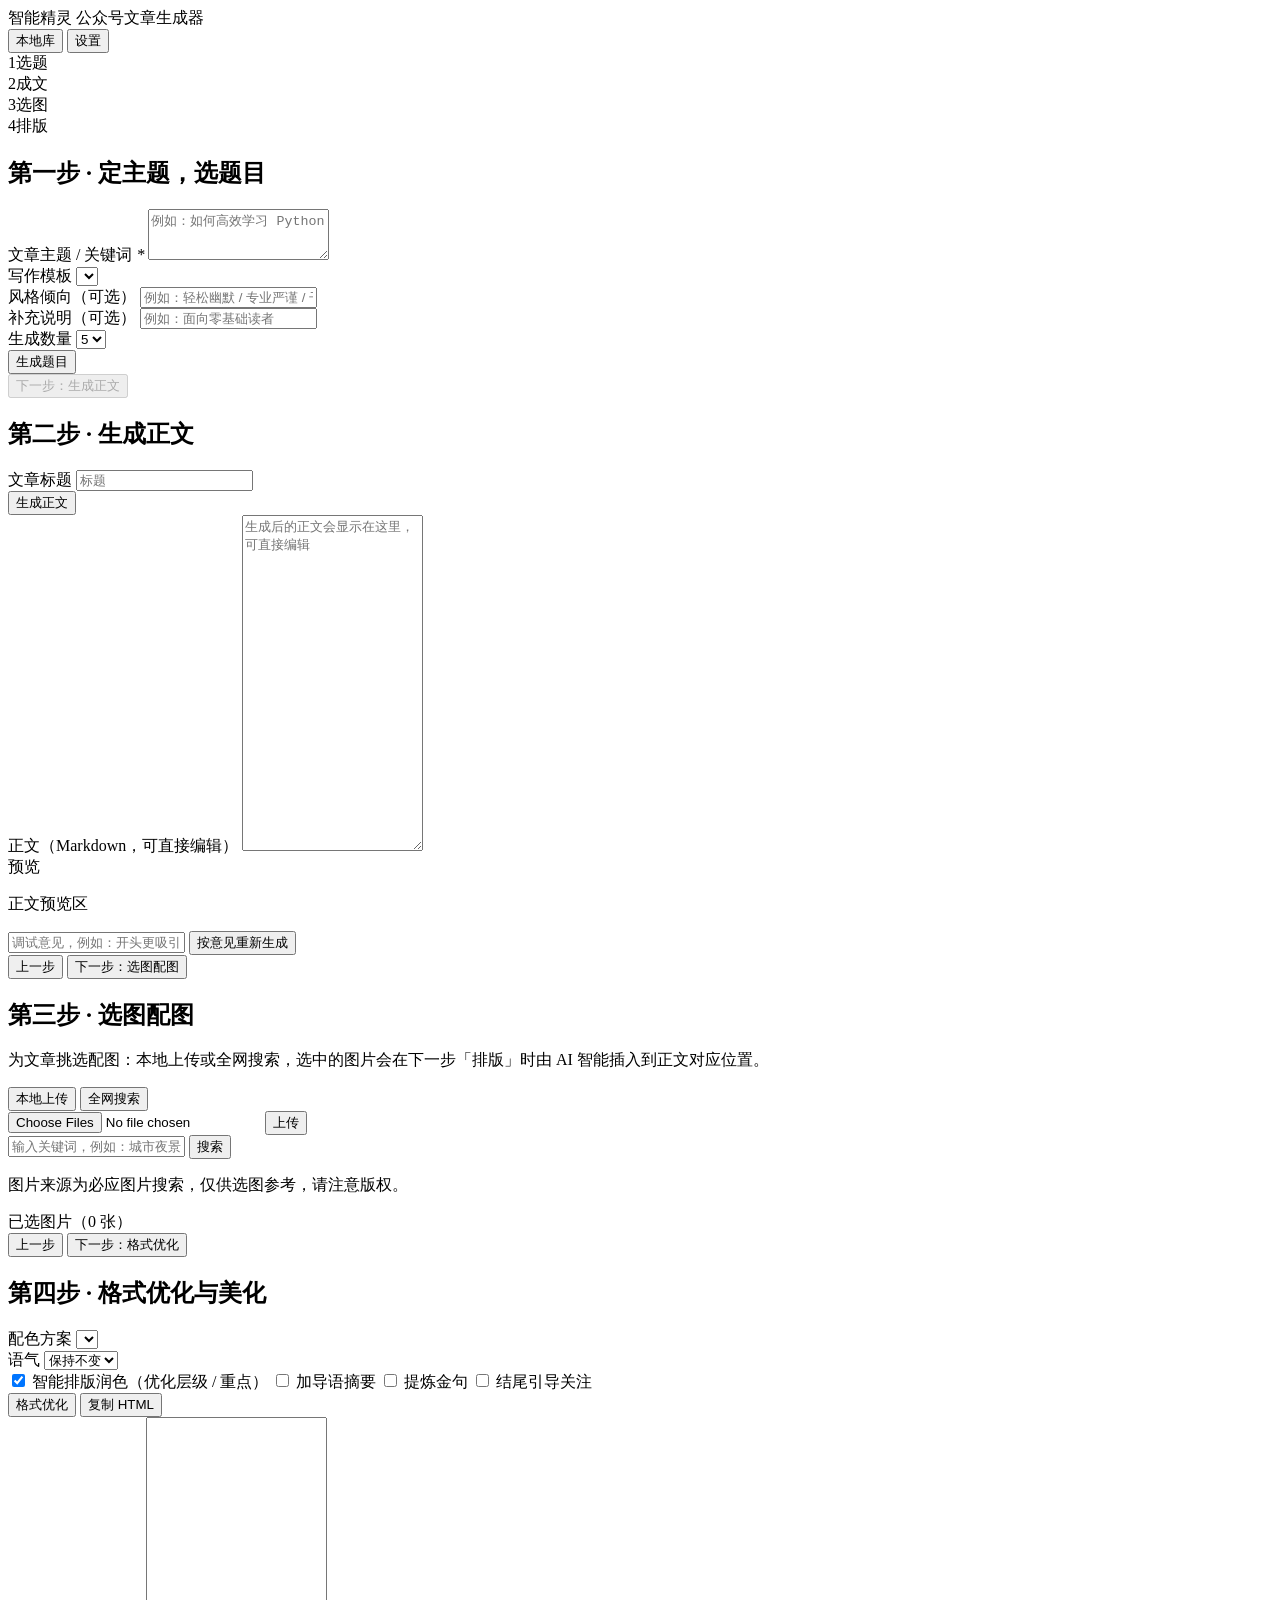
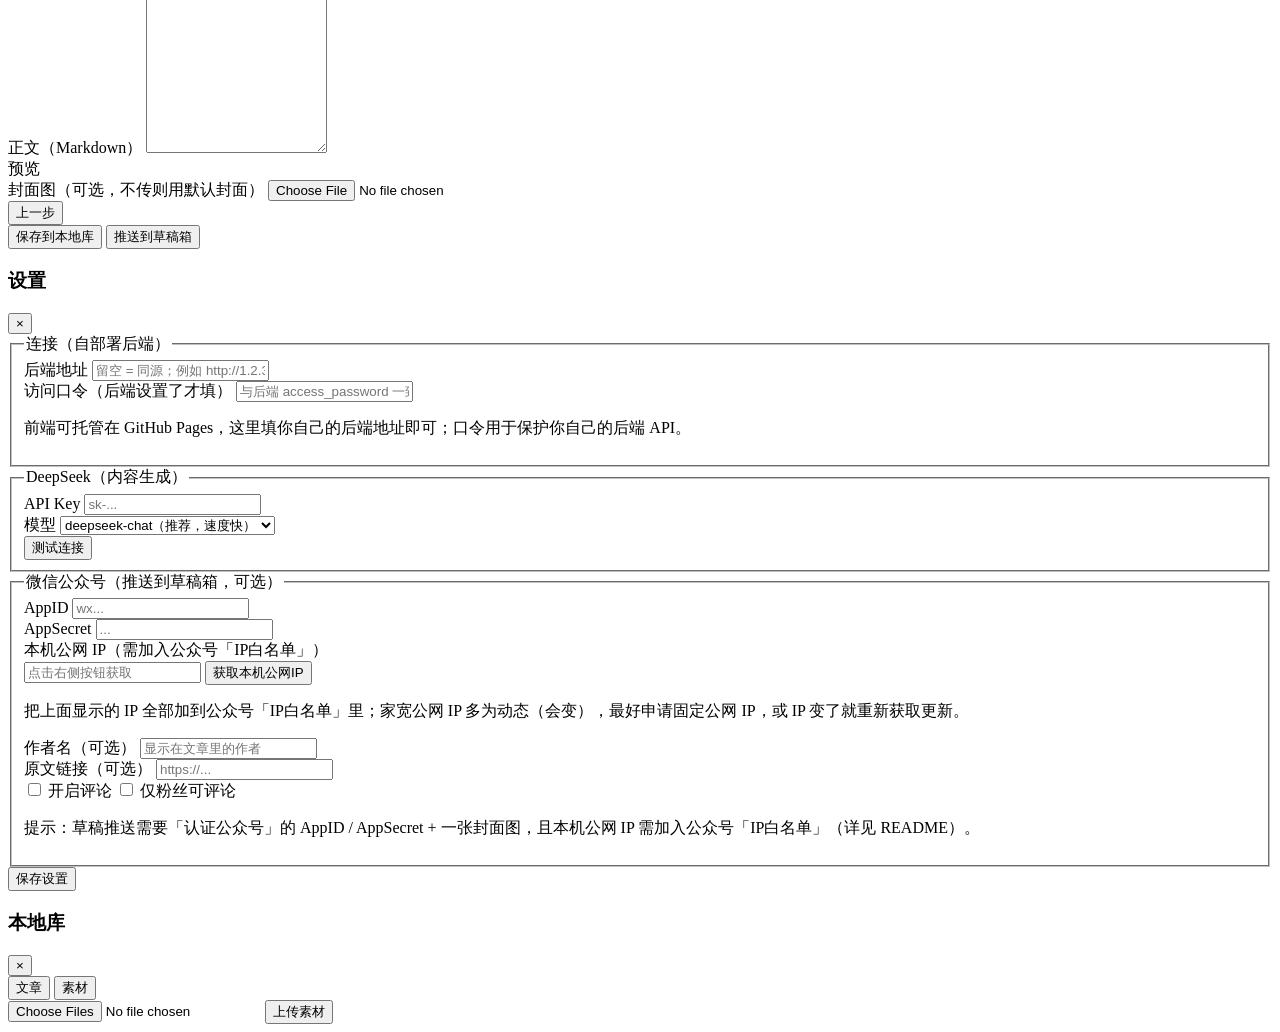
==== static/index.html @ b9a10e4d "网页版自托管改造：可配后端地址 + 访问口令 + 部署打印白名单IP + GitHub Pages - 前端支持填「后端地址」（默认同源），可连任意自部署后端，前端可托管到 GitHub Pages " ====
<!DOCTYPE html>
<html lang="zh-CN">
<head>
  <meta charset="UTF-8">
  <meta name="viewport" content="width=device-width, initial-scale=1.0">
  <title>智能精灵 · 公众号文章生成器</title>
  <link rel="stylesheet" href="static/style.css">
</head>
<body>
  <header class="topbar">
    <div class="brand">智能精灵 <span class="sub">公众号文章生成器</span></div>
    <div class="topbar-actions">
      <button id="btn-library" class="btn ghost">本地库</button>
      <button id="btn-settings" class="btn ghost">设置</button>
    </div>
  </header>

  <div class="stepper" id="stepper">
    <div class="step active" data-step="1"><span class="dot">1</span>选题</div>
    <div class="conn"></div>
    <div class="step" data-step="2"><span class="dot">2</span>成文</div>
    <div class="conn"></div>
    <div class="step" data-step="3"><span class="dot">3</span>选图</div>
    <div class="conn"></div>
    <div class="step" data-step="4"><span class="dot">4</span>排版</div>
  </div>

  <main class="container">

    <!-- 第一步 -->
    <section id="step-1" class="panel">
      <h2>第一步 · 定主题，选题目</h2>
      <div class="form-row">
        <label>文章主题 / 关键词 <em>*</em></label>
        <textarea id="s1-topic" rows="3" placeholder="例如：如何高效学习 Python"></textarea>
      </div>
      <div class="form-grid">
        <div class="form-row">
          <label>写作模板</label>
          <select id="s1-template"></select>
        </div>
        <div class="form-row">
          <label>风格倾向（可选）</label>
          <input id="s1-style" placeholder="例如：轻松幽默 / 专业严谨 / 干货向">
        </div>
        <div class="form-row">
          <label>补充说明（可选）</label>
          <input id="s1-extra" placeholder="例如：面向零基础读者">
        </div>
        <div class="form-row">
          <label>生成数量</label>
          <select id="s1-count">
            <option>3</option>
            <option selected>5</option>
            <option>8</option>
          </select>
        </div>
      </div>
      <div class="actions">
        <button id="btn-gen-titles" class="btn primary">生成题目</button>
      </div>
      <div id="titles-box" class="titles-box"></div>
      <div class="actions step-nav">
        <button id="btn-to-step2" class="btn primary" disabled>下一步：生成正文</button>
      </div>
    </section>

    <!-- 第二步 -->
    <section id="step-2" class="panel hidden">
      <h2>第二步 · 生成正文</h2>
      <div class="summary-line" id="s2-topic"></div>
      <div class="form-row">
        <label>文章标题</label>
        <input id="s2-title" placeholder="标题">
      </div>
      <div class="actions">
        <button id="btn-gen-content" class="btn primary">生成正文</button>
      </div>
      <div class="split">
        <div class="form-row">
          <label>正文（Markdown，可直接编辑）</label>
          <textarea id="s2-md" rows="22" placeholder="生成后的正文会显示在这里，可直接编辑"></textarea>
        </div>
        <div class="form-row">
          <label>预览</label>
          <div id="s2-preview" class="preview"><p class="muted">正文预览区</p></div>
        </div>
      </div>
      <div class="debug-box">
        <input id="s2-feedback" placeholder="调试意见，例如：开头更吸引人一点 / 语气再活泼些 / 加一个小结">
        <button id="btn-refine" class="btn">按意见重新生成</button>
      </div>
      <div class="actions step-nav">
        <button class="btn ghost" data-goto="1">上一步</button>
        <button id="btn-to-step3" class="btn primary">下一步：选图配图</button>
      </div>
    </section>

    <!-- 第三步 -->
    <section id="step-3" class="panel hidden">
      <h2>第三步 · 选图配图</h2>
      <p class="hint">为文章挑选配图：本地上传或全网搜索，选中的图片会在下一步「排版」时由 AI 智能插入到正文对应位置。</p>
      <div class="tabs">
        <button class="tab active" data-imgtab="local">本地上传</button>
        <button class="tab" data-imgtab="web">全网搜索</button>
      </div>
      <div id="img-tab-local">
        <div class="upload-row">
          <input type="file" id="img-file" multiple accept="image/*">
          <button id="btn-upload-img" class="btn primary">上传</button>
        </div>
        <div id="img-local-grid" class="img-grid"></div>
      </div>
      <div id="img-tab-web" class="hidden">
        <div class="search-row">
          <input id="img-query" placeholder="输入关键词，例如：城市夜景 / 春天花朵 / 科技感">
          <button id="btn-search-img" class="btn primary">搜索</button>
        </div>
        <p class="hint">图片来源为必应图片搜索，仅供选图参考，请注意版权。</p>
        <div id="img-web-grid" class="img-grid"></div>
      </div>
      <div class="selected-head">已选图片（<span id="img-count">0</span> 张）</div>
      <div id="img-selected" class="img-grid selected"></div>
      <div class="actions step-nav">
        <button class="btn ghost" data-goto="2">上一步</button>
        <button id="btn-to-step4" class="btn primary">下一步：格式优化</button>
      </div>
    </section>

    <!-- 第四步 -->
    <section id="step-4" class="panel hidden">
      <h2>第四步 · 格式优化与美化</h2>
      <div class="form-grid">
        <div class="form-row">
          <label>配色方案</label>
          <select id="s3-theme"></select>
        </div>
        <div class="form-row">
          <label>语气</label>
          <select id="s3-tone">
            <option value="">保持不变</option>
            <option>正式专业</option>
            <option>轻松活泼</option>
            <option>温暖治愈</option>
            <option>犀利观点</option>
          </select>
        </div>
      </div>
      <div class="form-row toggles">
        <label><input type="checkbox" id="s3-polish" checked> 智能排版润色（优化层级 / 重点）</label>
        <label><input type="checkbox" id="s3-summary"> 加导语摘要</label>
        <label><input type="checkbox" id="s3-golden"> 提炼金句</label>
        <label><input type="checkbox" id="s3-follow"> 结尾引导关注</label>
      </div>
      <div id="s4-img-note" class="hint hidden"></div>
      <div class="actions">
        <button id="btn-format" class="btn primary">格式优化</button>
        <button id="btn-copy-html" class="btn ghost">复制 HTML</button>
      </div>
      <div class="split">
        <div class="form-row">
          <label>正文（Markdown）</label>
          <textarea id="s3-md" rows="22"></textarea>
        </div>
        <div class="form-row">
          <label>预览</label>
          <div id="s3-preview" class="preview"></div>
        </div>
      </div>
      <div class="form-row">
        <label>封面图（可选，不传则用默认封面）</label>
        <input type="file" id="s3-cover" accept="image/*">
        <div id="s3-cover-preview" class="cover-preview"></div>
      </div>
      <div class="actions step-nav">
        <button class="btn ghost" data-goto="3">上一步</button>
        <div class="step-nav-right">
          <button id="btn-save" class="btn ghost">保存到本地库</button>
          <button id="btn-push" class="btn primary">推送到草稿箱</button>
        </div>
      </div>
    </section>
  </main>

  <!-- 设置弹窗 -->
  <div id="modal-settings" class="modal-mask hidden">
    <div class="modal">
      <div class="modal-head">
        <h3>设置</h3>
        <button class="icon-btn" data-close="modal-settings">×</button>
      </div>
      <div class="modal-body">
        <fieldset>
          <legend>连接（自部署后端）</legend>
          <div class="form-row">
            <label>后端地址</label>
            <input id="cfg-api-base" placeholder="留空 = 同源；例如 http://1.2.3.4:8000">
          </div>
          <div class="form-row">
            <label>访问口令（后端设置了才填）</label>
            <input id="cfg-access-password" type="password" placeholder="与后端 access_password 一致">
          </div>
          <p class="hint">前端可托管在 GitHub Pages，这里填你自己的后端地址即可；口令用于保护你自己的后端 API。</p>
        </fieldset>
        <fieldset>
          <legend>DeepSeek（内容生成）</legend>
          <div class="form-row">
            <label>API Key</label>
            <input id="cfg-key" type="password" placeholder="sk-...">
          </div>
          <div class="form-row">
            <label>模型</label>
            <select id="cfg-model">
              <option value="deepseek-chat">deepseek-chat（推荐，速度快）</option>
              <option value="deepseek-reasoner">deepseek-reasoner（推理更强）</option>
            </select>
          </div>
          <button id="btn-test-llm" class="btn ghost small">测试连接</button>
          <span id="llm-test-result" class="hint"></span>
        </fieldset>
        <fieldset>
          <legend>微信公众号（推送到草稿箱，可选）</legend>
          <div class="form-row">
            <label>AppID</label>
            <input id="cfg-appid" placeholder="wx...">
          </div>
          <div class="form-row">
            <label>AppSecret</label>
            <input id="cfg-secret" type="password" placeholder="...">
          </div>
          <div class="form-row">
            <label>本机公网 IP（需加入公众号「IP白名单」）</label>
            <div class="debug-box">
              <input id="cfg-ip" placeholder="点击右侧按钮获取" readonly>
              <button id="btn-get-ip" class="btn ghost small">获取本机公网IP</button>
            </div>
            <p class="hint">把上面显示的 IP 全部加到公众号「IP白名单」里；家宽公网 IP 多为动态（会变），最好申请固定公网 IP，或 IP 变了就重新获取更新。</p>
          </div>
          <div class="form-row">
            <label>作者名（可选）</label>
            <input id="cfg-author" placeholder="显示在文章里的作者">
          </div>
          <div class="form-row">
            <label>原文链接（可选）</label>
            <input id="cfg-source-url" placeholder="https://...">
          </div>
          <div class="form-row toggles">
            <label><input type="checkbox" id="cfg-comment"> 开启评论</label>
            <label><input type="checkbox" id="cfg-fans-comment"> 仅粉丝可评论</label>
          </div>
          <p class="hint">提示：草稿推送需要「认证公众号」的 AppID / AppSecret + 一张封面图，且本机公网 IP 需加入公众号「IP白名单」（详见 README）。</p>
        </fieldset>
      </div>
      <div class="modal-foot">
        <button id="btn-save-config" class="btn primary">保存设置</button>
      </div>
    </div>
  </div>

  <!-- 本地库弹窗 -->
  <div id="modal-library" class="modal-mask hidden">
    <div class="modal wide">
      <div class="modal-head">
        <h3>本地库</h3>
        <button class="icon-btn" data-close="modal-library">×</button>
      </div>
      <div class="tabs">
        <button class="tab active" data-tab="articles">文章</button>
        <button class="tab" data-tab="materials">素材</button>
      </div>
      <div class="modal-body">
        <div id="tab-articles">
          <div id="library-list" class="library-list"></div>
        </div>
        <div id="tab-materials" class="hidden">
          <div class="upload-row">
            <input type="file" id="mat-file" multiple>
            <button id="btn-upload-material" class="btn primary">上传素材</button>
          </div>
          <div id="materials-list" class="library-list"></div>
        </div>
      </div>
    </div>
  </div>

  <div id="toast" class="toast hidden"></div>

  <script src="static/app.js"></script>
</body>
</html>
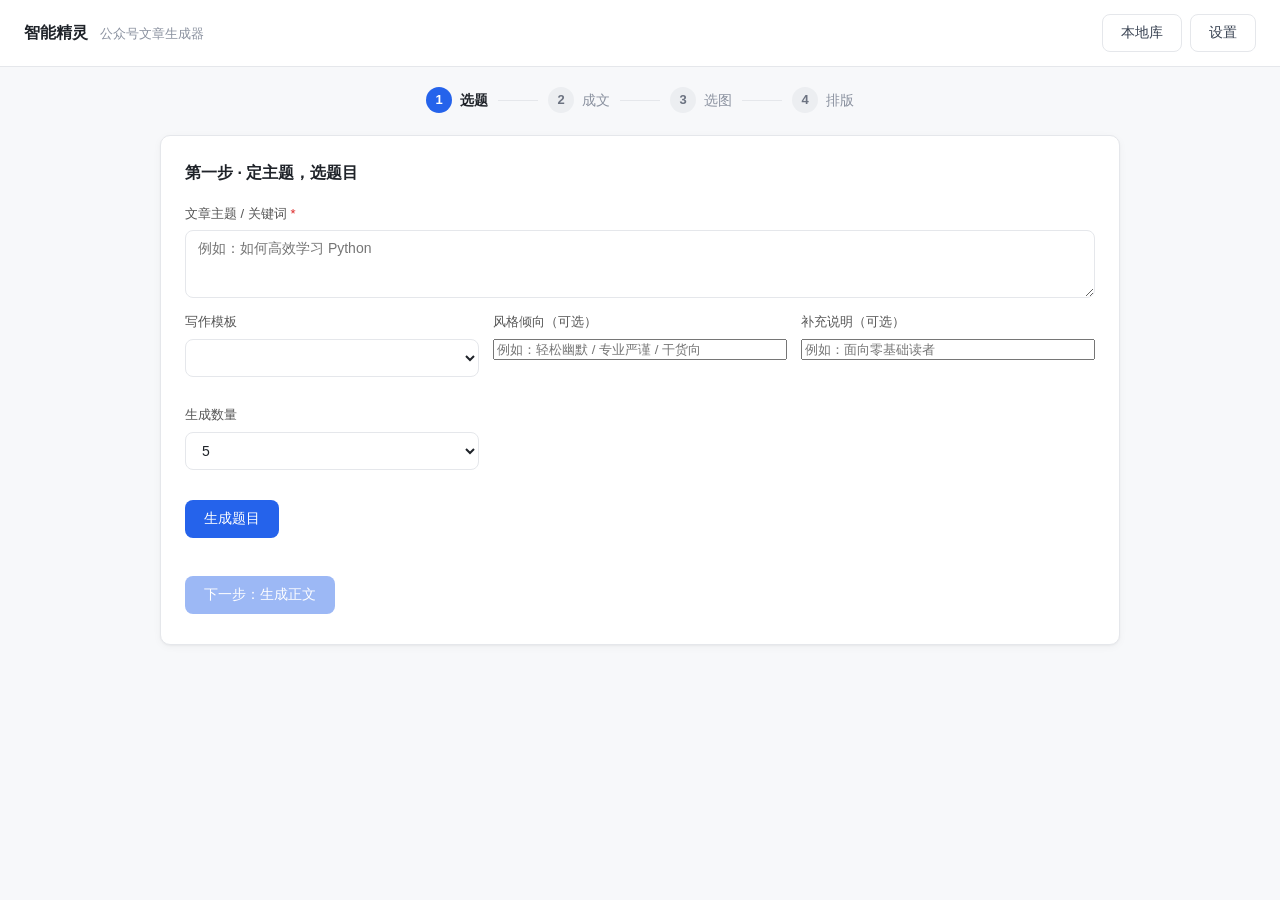
==== commit 3c078ec9: "修复 GitHub Pages 样式丢失：静态资源路径 + .nojekyll - index.html 用相对路径 style.css/app.js（去掉 static/ 前缀，与 Pages 根目" ====
--- a/static/index.html
+++ b/static/index.html
@@ -4,7 +4,7 @@
   <meta charset="UTF-8">
   <meta name="viewport" content="width=device-width, initial-scale=1.0">
   <title>智能精灵 · 公众号文章生成器</title>
-  <link rel="stylesheet" href="static/style.css">
+  <link rel="stylesheet" href="style.css">
 </head>
 <body>
   <header class="topbar">
@@ -285,6 +285,6 @@
 
   <div id="toast" class="toast hidden"></div>
 
-  <script src="static/app.js"></script>
+  <script src="app.js"></script>
 </body>
 </html>
--- a/static/style.css
+++ b/static/style.css
@@ -0,0 +1,210 @@
+:root {
+  --bg: #f7f8fa;
+  --card: #ffffff;
+  --text: #1f2329;
+  --muted: #8a919f;
+  --border: #e5e7eb;
+  --primary: #2563eb;
+  --primary-hover: #1d4ed8;
+  --primary-soft: #eff4ff;
+  --radius: 10px;
+  --shadow: 0 1px 2px rgba(0, 0, 0, .04), 0 2px 8px rgba(0, 0, 0, .04);
+}
+
+* { box-sizing: border-box; }
+
+body {
+  margin: 0;
+  font-family: -apple-system, BlinkMacSystemFont, "Segoe UI", "PingFang SC", "Microsoft YaHei", sans-serif;
+  background: var(--bg);
+  color: var(--text);
+  line-height: 1.6;
+  font-size: 14px;
+}
+
+/* 顶栏 */
+.topbar {
+  display: flex; align-items: center; justify-content: space-between;
+  padding: 14px 24px; background: #fff;
+  border-bottom: 1px solid var(--border);
+  position: sticky; top: 0; z-index: 20;
+}
+.brand { font-size: 16px; font-weight: 600; }
+.brand .sub { font-size: 13px; font-weight: 400; color: var(--muted); margin-left: 8px; }
+.topbar-actions { display: flex; gap: 8px; }
+
+/* 步骤条 */
+.stepper {
+  display: flex; align-items: center; justify-content: center;
+  gap: 0; padding: 20px 0 6px; max-width: 720px; margin: 0 auto;
+}
+.step { display: flex; align-items: center; gap: 8px; color: var(--muted); font-size: 14px; }
+.step .dot {
+  width: 26px; height: 26px; border-radius: 50%;
+  display: grid; place-items: center;
+  background: #eceef1; color: #6b7280; font-weight: 600; font-size: 13px;
+}
+.step.active { color: var(--text); font-weight: 600; }
+.step.active .dot { background: var(--primary); color: #fff; }
+.step.done .dot { background: var(--primary-soft); color: var(--primary); }
+.conn { width: 40px; height: 1px; background: var(--border); margin: 0 10px; }
+
+/* 布局 */
+.container { max-width: 1000px; margin: 0 auto; padding: 16px 20px 80px; }
+.panel {
+  background: var(--card); border: 1px solid var(--border);
+  border-radius: var(--radius); box-shadow: var(--shadow);
+  padding: 24px; margin-bottom: 20px;
+}
+.panel h2 { margin: 0 0 18px; font-size: 16px; font-weight: 600; }
+.hidden { display: none !important; }
+.muted { color: var(--muted); }
+
+/* 表单 */
+.form-row { display: flex; flex-direction: column; gap: 6px; margin-bottom: 14px; }
+.form-row label { font-size: 13px; color: #555; font-weight: 500; }
+.form-row label em { color: #dc2626; font-style: normal; }
+.form-grid { display: grid; grid-template-columns: 1fr 1fr 1fr; gap: 14px; }
+input[type="text"], input[type="password"], input[type="url"],
+textarea, select {
+  width: 100%; padding: 9px 12px; font-size: 14px;
+  border: 1px solid var(--border); border-radius: 8px;
+  font-family: inherit; color: var(--text); background: #fff;
+  transition: border-color .15s, box-shadow .15s;
+}
+textarea { resize: vertical; }
+input:focus, textarea:focus, select:focus {
+  outline: none; border-color: var(--primary);
+  box-shadow: 0 0 0 3px rgba(37, 99, 235, .12);
+}
+.toggles { flex-direction: row; flex-wrap: wrap; gap: 18px; align-items: center; }
+.toggles label { display: flex; align-items: center; gap: 6px; font-size: 14px; color: #333; cursor: pointer; }
+.hint { font-size: 12px; color: var(--muted); }
+
+/* 按钮 */
+.btn {
+  display: inline-flex; align-items: center; justify-content: center; gap: 6px;
+  padding: 9px 18px; font-size: 14px; font-weight: 500;
+  border: 1px solid transparent; border-radius: 8px; cursor: pointer;
+  transition: background .15s, border-color .15s, color .15s;
+  font-family: inherit; white-space: nowrap;
+}
+.btn:active { transform: translateY(1px); }
+.btn:disabled { opacity: .45; cursor: not-allowed; }
+.btn.primary { background: var(--primary); color: #fff; }
+.btn.primary:hover:not(:disabled) { background: var(--primary-hover); }
+.btn.ghost { background: #fff; border-color: var(--border); color: #374151; }
+.btn.ghost:hover:not(:disabled) { background: #f7f8fa; }
+.btn.small { padding: 6px 12px; font-size: 13px; }
+.icon-btn { border: none; background: none; font-size: 18px; line-height: 1; cursor: pointer; color: var(--muted); padding: 4px; }
+.icon-btn:hover { color: var(--text); }
+
+.actions { display: flex; gap: 10px; margin: 16px 0 6px; flex-wrap: wrap; }
+.actions.step-nav { justify-content: space-between; margin-top: 22px; align-items: center; }
+.step-nav-right { display: flex; gap: 10px; }
+.debug-box { display: flex; gap: 10px; margin-top: 16px; }
+.debug-box input { flex: 1; }
+
+/* 题目选择 */
+.titles-box { display: flex; flex-direction: column; gap: 8px; margin-top: 16px; }
+.title-opt {
+  display: flex; align-items: center; gap: 12px; padding: 11px 14px;
+  border: 1px solid var(--border); border-radius: 8px; cursor: pointer;
+  transition: border-color .15s, background .15s; font-size: 14px;
+}
+.title-opt:hover { border-color: var(--primary); background: var(--primary-soft); }
+.title-opt.selected { border-color: var(--primary); background: var(--primary-soft); font-weight: 500; }
+.title-opt input { margin: 0; }
+
+/* 分栏 */
+.split { display: grid; grid-template-columns: 1fr 1fr; gap: 16px; margin-top: 16px; align-items: start; }
+
+/* 预览 */
+.preview {
+  background: #fff; border: 1px solid var(--border); border-radius: 8px;
+  padding: 20px; min-height: 320px; max-height: 640px; overflow: auto;
+}
+.preview img { max-width: 100%; }
+.preview h1, .preview h2, .preview h3 { line-height: 1.4; }
+
+.cover-preview img { max-width: 220px; border-radius: 8px; margin-top: 8px; border: 1px solid var(--border); }
+.summary-line { font-size: 13px; color: var(--muted); background: #f7f8fa; border-radius: 8px; padding: 8px 12px; margin-bottom: 14px; }
+
+/* 弹窗 */
+.modal-mask {
+  position: fixed; inset: 0; background: rgba(15, 18, 22, .4);
+  display: flex; align-items: center; justify-content: center; z-index: 100; padding: 20px;
+}
+.modal {
+  background: #fff; border-radius: var(--radius); width: 100%; max-width: 560px;
+  max-height: 90vh; overflow: auto; box-shadow: 0 12px 40px rgba(0, 0, 0, .2);
+}
+.modal.wide { max-width: 760px; }
+.modal-head { display: flex; align-items: center; justify-content: space-between; padding: 16px 22px; border-bottom: 1px solid var(--border); }
+.modal-head h3 { margin: 0; font-size: 15px; font-weight: 600; }
+.modal-body { padding: 18px 22px; }
+.modal-foot { padding: 14px 22px; border-top: 1px solid var(--border); text-align: right; }
+fieldset { border: 1px solid var(--border); border-radius: 8px; padding: 16px; margin: 0 0 16px; }
+legend { font-size: 13px; font-weight: 600; color: #555; padding: 0 6px; }
+
+/* 文章库列表 */
+.library-list { display: flex; flex-direction: column; gap: 10px; }
+.lib-item {
+  display: flex; align-items: center; justify-content: space-between; gap: 12px;
+  padding: 12px 14px; border: 1px solid var(--border); border-radius: 8px;
+}
+.lib-item .meta { flex: 1; min-width: 0; }
+.lib-item .title { font-weight: 500; font-size: 14px; white-space: nowrap; overflow: hidden; text-overflow: ellipsis; }
+.lib-item .sub { font-size: 12px; color: var(--muted); }
+.lib-item .ops { display: flex; gap: 6px; }
+.badge { font-size: 11px; padding: 2px 8px; border-radius: 10px; background: var(--primary-soft); color: var(--primary); }
+.badge.pushed { background: #ecfdf3; color: #16a34a; }
+
+/* Toast */
+.toast {
+  position: fixed; bottom: 28px; left: 50%; transform: translateX(-50%);
+  background: #1f2329; color: #fff; padding: 10px 18px; border-radius: 8px;
+  font-size: 14px; z-index: 200; box-shadow: 0 6px 20px rgba(0, 0, 0, .25);
+  max-width: 80vw;
+}
+.toast.error { background: #dc2626; }
+.toast.success { background: #16a34a; }
+
+.tabs { display: flex; border-bottom: 1px solid var(--border); padding: 0 22px; }
+.tab {
+  border: none; background: none; padding: 12px 18px; font-size: 14px;
+  color: var(--muted); cursor: pointer; border-bottom: 2px solid transparent;
+  font-family: inherit;
+}
+.tab:hover { color: var(--text); }
+.tab.active { color: var(--primary); border-bottom-color: var(--primary); font-weight: 500; }
+.upload-row { display: flex; gap: 10px; margin-bottom: 14px; }
+.upload-row input[type="file"] { flex: 1; font-size: 13px; }
+.search-row { display: flex; gap: 10px; margin-bottom: 10px; }
+.search-row input { flex: 1; }
+
+/* 选图 */
+.selected-head { font-size: 13px; font-weight: 600; color: #555; margin: 22px 0 10px; }
+.img-grid {
+  display: grid; grid-template-columns: repeat(auto-fill, minmax(150px, 1fr));
+  gap: 12px; margin-top: 12px;
+}
+.img-grid .muted { grid-column: 1 / -1; margin: 0; }
+.img-card {
+  border: 1px solid var(--border); border-radius: 8px; overflow: hidden;
+  background: #fff; transition: border-color .15s, box-shadow .15s;
+}
+.img-card.selected { border-color: var(--primary); box-shadow: 0 0 0 2px rgba(37, 99, 235, .15); }
+.img-thumb { height: 110px; background: #f2f3f5; overflow: hidden; }
+.img-thumb img { width: 100%; height: 100%; object-fit: cover; display: block; }
+.img-meta { padding: 8px 10px; display: flex; flex-direction: column; gap: 8px; }
+.img-label {
+  font-size: 12px; color: #555; white-space: nowrap; overflow: hidden; text-overflow: ellipsis;
+}
+.img-meta .btn { align-self: flex-start; }
+
+@media (max-width: 720px) {
+  .form-grid { grid-template-columns: 1fr; }
+  .split { grid-template-columns: 1fr; }
+  .actions.step-nav { flex-direction: column; align-items: stretch; }
+}
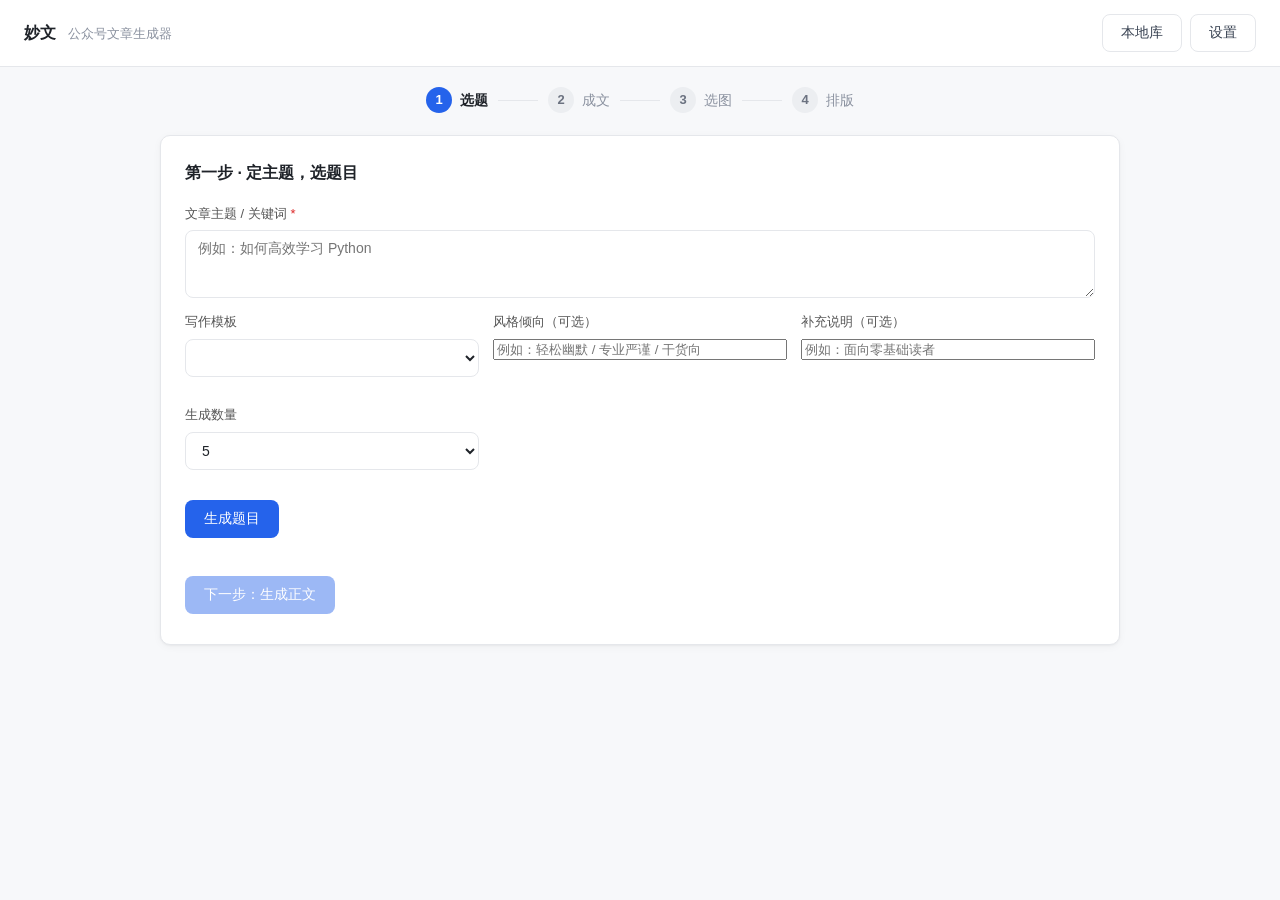
==== commit 42690521: "改名：智能精灵 → 妙文（网页版），新增使用说明文档 - app.py / static/index.html / static/app.js / README.md / run.bat / depl" ====
--- a/static/index.html
+++ b/static/index.html
@@ -3,12 +3,12 @@
 <head>
   <meta charset="UTF-8">
   <meta name="viewport" content="width=device-width, initial-scale=1.0">
-  <title>智能精灵 · 公众号文章生成器</title>
+  <title>妙文 · 公众号文章生成器</title>
   <link rel="stylesheet" href="style.css">
 </head>
 <body>
   <header class="topbar">
-    <div class="brand">智能精灵 <span class="sub">公众号文章生成器</span></div>
+    <div class="brand">妙文 <span class="sub">公众号文章生成器</span></div>
     <div class="topbar-actions">
       <button id="btn-library" class="btn ghost">本地库</button>
       <button id="btn-settings" class="btn ghost">设置</button>
@@ -87,7 +87,7 @@
         </div>
       </div>
       <div class="debug-box">
-        <input id="s2-feedback" placeholder="调试意见，例如：开头更吸引人一点 / 语气再活泼些 / 加一个小结">
+        <input id="s2-feedback" placeholder="调试意见，例如：开头更吸引人一点 / 语气再活泼些 / 加一个小结 / 字数修改">
         <button id="btn-refine" class="btn">按意见重新生成</button>
       </div>
       <div class="actions step-nav">
@@ -197,10 +197,13 @@
             <input id="cfg-api-base" placeholder="留空 = 同源；例如 http://1.2.3.4:8000">
           </div>
           <div class="form-row">
-            <label>访问口令（后端设置了才填）</label>
+            <label>访问口令</label>
             <input id="cfg-access-password" type="password" placeholder="与后端 access_password 一致">
           </div>
-          <p class="hint">前端可托管在 GitHub Pages，这里填你自己的后端地址即可；口令用于保护你自己的后端 API。</p>
+          <div class="form-row">
+            <button id="btn-connect" class="btn">连接并加载配置</button>
+          </div>
+          <p class="hint">先填好口令点「连接并加载配置」，会自动拉取已配好的密钥；直接点「保存设置」会把你服务器上的密钥清空。</p>
         </fieldset>
         <fieldset>
           <legend>DeepSeek（内容生成）</legend>
